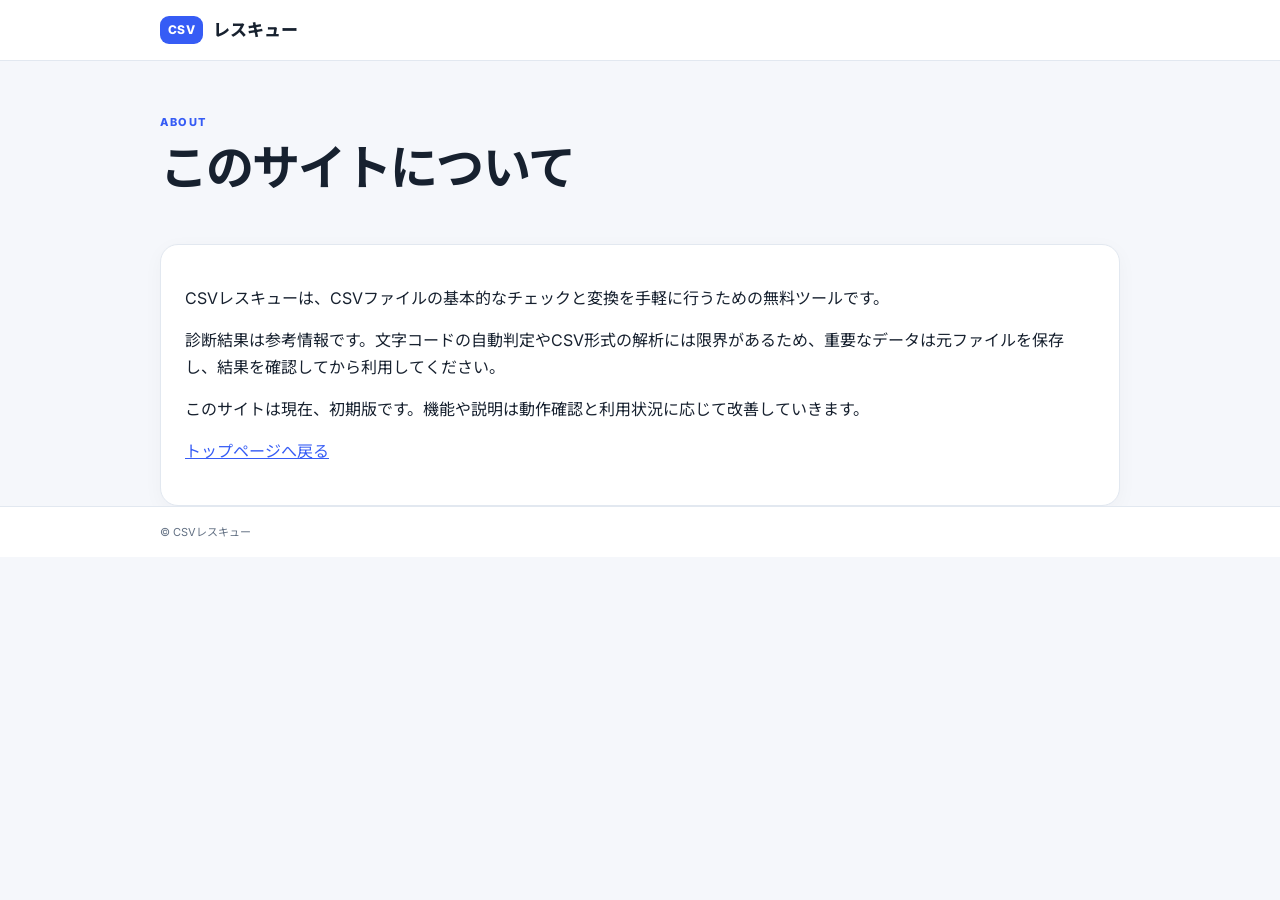
==== about.html @ 0402e26d "Add files via upload" ====
<!doctype html>
<html lang="ja"><head><meta charset="utf-8"><meta name="viewport" content="width=device-width, initial-scale=1"><title>このサイトについて｜CSVレスキュー</title><link rel="stylesheet" href="style.css"></head>
<body><header class="site-header"><div class="wrap header-inner"><a class="brand" href="./"><span class="brand-mark">CSV</span><span>レスキュー</span></a></div></header><main class="wrap"><section class="hero"><p class="eyebrow">ABOUT</p><h1>このサイトについて</h1></section><article class="panel"><p>CSVレスキューは、CSVファイルの基本的なチェックと変換を手軽に行うための無料ツールです。</p><p>診断結果は参考情報です。文字コードの自動判定やCSV形式の解析には限界があるため、重要なデータは元ファイルを保存し、結果を確認してから利用してください。</p><p>このサイトは現在、初期版です。機能や説明は動作確認と利用状況に応じて改善していきます。</p><p><a href="./">トップページへ戻る</a></p></article></main><footer class="site-footer"><div class="wrap footer-inner"><span>© CSVレスキュー</span></div></footer></body></html>
---- style.css ----
@import url('https://fonts.googleapis.com/css2?family=Inter:wght@400;500;600;700;800&family=Noto+Sans+JP:wght@400;500;600;700;800&display=swap');
:root{--ink:#17212f;--muted:#627083;--line:#e2e8f0;--bg:#f5f7fb;--card:#fff;--blue:#365cf5;--blue-dark:#2444cf;--green:#087f5b;--red:#b42318;--amber:#9a6700}
*{box-sizing:border-box}body{margin:0;background:var(--bg);color:var(--ink);font-family:Inter,"Noto Sans JP",system-ui,sans-serif;line-height:1.65}a{color:var(--blue)}.wrap{width:min(100% - 32px,960px);margin-inline:auto}.site-header{background:#fff;border-bottom:1px solid var(--line)}.header-inner,.footer-inner{display:flex;align-items:center;justify-content:space-between;gap:16px;padding:16px 0}.brand{display:flex;align-items:center;gap:10px;text-decoration:none;color:var(--ink);font-weight:800;font-size:17px}.brand-mark{display:grid;place-items:center;background:var(--blue);color:#fff;border-radius:9px;padding:4px 8px;font-size:12px;letter-spacing:.04em}.privacy-pill,.file-badge,.status-pill{border:1px solid #d9e2ff;background:#f2f5ff;color:#3049bb;border-radius:999px;padding:5px 10px;font-size:12px;font-weight:700}.hero{padding:52px 0 28px}.eyebrow,.step-label{font-size:11px;letter-spacing:.14em;font-weight:800;color:var(--blue);margin:0 0 8px}.hero h1{font-size:clamp(32px,5vw,48px);letter-spacing:-.04em;line-height:1.22;margin:0 0 18px}.hero-copy{font-size:16px;color:var(--muted);max-width:690px;margin:0}.panel{background:var(--card);border:1px solid var(--line);border-radius:18px;padding:24px;box-shadow:0 5px 20px rgba(22,34,51,.035)}.upload-panel{margin-bottom:28px}.section-heading{display:flex;align-items:center;justify-content:space-between;gap:16px;margin-bottom:18px}.section-heading h2,.guide-card h2,.faq h2{font-size:20px;line-height:1.35;margin:0}.section-heading .step-label{margin-bottom:5px}.drop-zone{display:flex;align-items:center;justify-content:center;flex-direction:column;gap:7px;text-align:center;border:2px dashed #bdc9df;border-radius:14px;padding:32px 16px;background:#fafbff;cursor:pointer;transition:.15s}.drop-zone:hover,.drop-zone.dragging{border-color:var(--blue);background:#f2f5ff}.upload-icon{display:grid;place-items:center;width:42px;height:42px;border-radius:13px;background:#e8edff;color:var(--blue);font-size:25px;font-weight:700}.drop-zone strong{font-size:16px}.drop-zone span:not(.upload-icon){font-size:13px;color:var(--muted)}.drop-zone small{font-size:11px;color:var(--muted);margin-top:7px}#file-input{position:absolute;width:1px;height:1px;opacity:0;pointer-events:none}.file-meta{font-size:13px;color:var(--muted);margin:12px 0 18px;overflow-wrap:anywhere}.controls,.download-controls{display:flex;align-items:center;gap:12px;flex-wrap:wrap}.controls>label,.download-controls>label:not(.checkbox-line){font-size:13px;font-weight:700}.controls select{flex:1;min-width:180px}select{font:inherit;font-size:14px;color:var(--ink);background:#fff;border:1px solid #cbd5e1;border-radius:10px;padding:11px 12px;min-height:44px}.button{font:inherit;font-size:14px;font-weight:700;border:0;border-radius:10px;padding:12px 18px;min-height:44px;cursor:pointer;transition:.15s}.button.primary{background:var(--blue);color:#fff}.button.primary:hover{background:var(--blue-dark)}.button:disabled{opacity:.45;cursor:not-allowed}.hint{font-size:12px;color:var(--muted);margin:12px 0 0}.error{color:var(--red);font-size:13px;font-weight:600;margin:10px 0 0}.results{margin:28px 0}.hidden{display:none!important}.results-heading{margin-bottom:16px}.summary-grid{display:grid;grid-template-columns:repeat(3,1fr);gap:12px;margin-bottom:14px}.summary-card{background:#fff;border:1px solid var(--line);border-radius:14px;padding:16px}.summary-card span{display:block;color:var(--muted);font-size:12px}.summary-card strong{display:block;font-size:26px;line-height:1.4;margin-top:4px}.result-panel{margin-bottom:14px}.result-panel h3{font-size:16px;margin:0 0 12px}.check-list{display:grid;gap:9px}.check-item{display:flex;align-items:flex-start;gap:10px;padding:12px;border-radius:10px;background:#f8fafc;font-size:13px}.check-icon{font-weight:800;font-size:15px;min-width:22px}.check-item.ok .check-icon{color:var(--green)}.check-item.warn .check-icon{color:var(--amber)}.check-item.bad .check-icon{color:var(--red)}.table-wrap{overflow:auto;max-width:100%;border:1px solid var(--line);border-radius:10px}table{border-collapse:collapse;min-width:100%;font-size:12px;white-space:nowrap}th,td{padding:9px 11px;border-bottom:1px solid var(--line);border-right:1px solid var(--line);max-width:280px;overflow:hidden;text-overflow:ellipsis;text-align:left}th{background:#f1f5f9;font-weight:700}tr:last-child td{border-bottom:0}th:last-child,td:last-child{border-right:0}.download-controls{align-items:center}.download-controls select{min-width:240px}.checkbox-line{display:flex;align-items:center;gap:7px;font-size:13px;color:#334155}.checkbox-line input{width:16px;height:16px}.download-controls .button{margin-left:auto}.guide-grid{display:grid;grid-template-columns:repeat(3,1fr);gap:14px;margin:28px 0}.guide-card{padding:20px}.guide-card h2{font-size:16px;margin-bottom:10px}.guide-card p:last-child{font-size:13px;color:var(--muted);margin-bottom:0}.faq{margin:28px 0}.faq h2{margin-bottom:10px}.faq details{border-top:1px solid var(--line);padding:14px 0;font-size:14px}.faq summary{cursor:pointer;font-weight:700}.faq details p{font-size:13px;color:var(--muted);margin-bottom:0}.legal-links{display:flex;justify-content:center;gap:24px;flex-wrap:wrap;padding:14px 0 30px}.legal-links a{font-size:12px;color:var(--muted)}.site-footer{border-top:1px solid var(--line);background:#fff}.footer-inner{font-size:11px;color:var(--muted)}.mobile-break{display:none}
@media(max-width:680px){.wrap{width:min(100% - 22px,960px)}.header-inner{padding:12px 0}.privacy-pill{font-size:10px}.hero{padding:36px 0 22px}.mobile-break{display:block}.hero-copy{font-size:14px}.panel{padding:17px;border-radius:14px}.controls{align-items:stretch}.controls>label{width:100%}.controls select,.controls .button{width:100%}.summary-grid{grid-template-columns:repeat(3,minmax(0,1fr));gap:7px}.summary-card{padding:11px}.summary-card strong{font-size:21px}.summary-card span{font-size:10px}.guide-grid{grid-template-columns:1fr}.download-controls{align-items:stretch;flex-direction:column}.download-controls select,.download-controls .button{width:100%;margin:0}.footer-inner{align-items:flex-start;flex-direction:column;gap:4px}.legal-links{gap:15px}.section-heading h2{font-size:18px}}
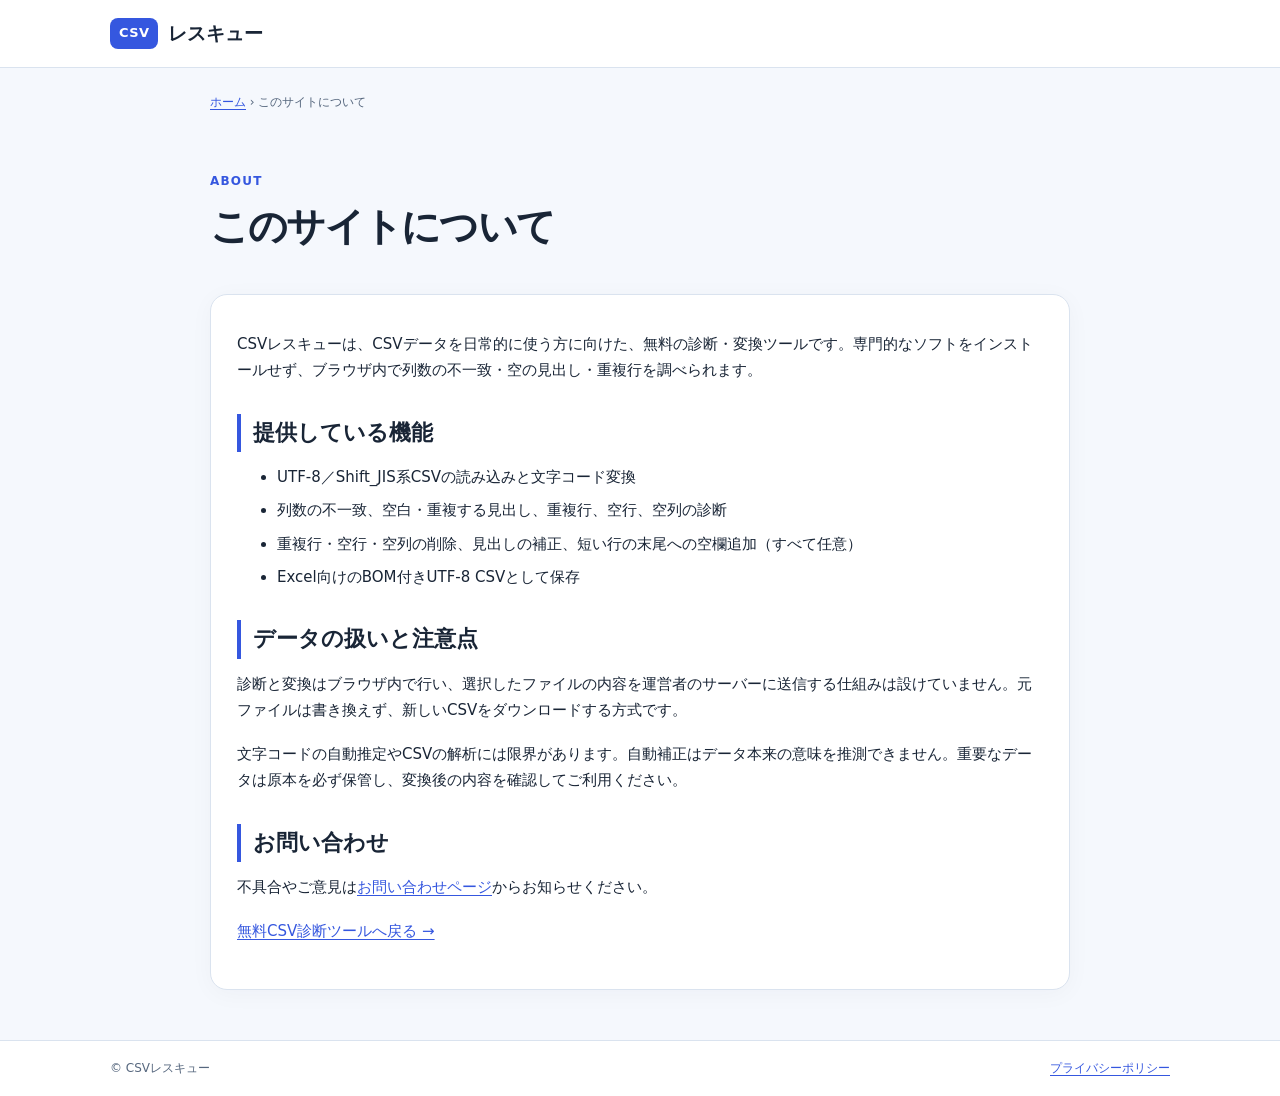
==== commit b64b6ff8: "Add files via upload" ====
--- a/about.html
+++ b/about.html
@@ -1,3 +1,9 @@
 <!doctype html>
-<html lang="ja"><head><meta charset="utf-8"><meta name="viewport" content="width=device-width, initial-scale=1"><title>このサイトについて｜CSVレスキュー</title><link rel="stylesheet" href="style.css"></head>
-<body><header class="site-header"><div class="wrap header-inner"><a class="brand" href="./"><span class="brand-mark">CSV</span><span>レスキュー</span></a></div></header><main class="wrap"><section class="hero"><p class="eyebrow">ABOUT</p><h1>このサイトについて</h1></section><article class="panel"><p>CSVレスキューは、CSVファイルの基本的なチェックと変換を手軽に行うための無料ツールです。</p><p>診断結果は参考情報です。文字コードの自動判定やCSV形式の解析には限界があるため、重要なデータは元ファイルを保存し、結果を確認してから利用してください。</p><p>このサイトは現在、初期版です。機能や説明は動作確認と利用状況に応じて改善していきます。</p><p><a href="./">トップページへ戻る</a></p></article></main><footer class="site-footer"><div class="wrap footer-inner"><span>© CSVレスキュー</span></div></footer></body></html>
+<html lang="ja"><head><meta charset="utf-8"><meta name="viewport" content="width=device-width, initial-scale=1"><meta name="description" content="CSVレスキューについて。無料のCSV診断・変換ツールの機能、対応範囲、運営方針をご案内します。"><title>このサイトについて｜CSVレスキュー</title><link rel="stylesheet" href="style.css"></head>
+<body><header class="site-header"><div class="wrap header-inner"><a class="brand" href="./"><span class="brand-mark">CSV</span><span>レスキュー</span></a></div></header>
+<main class="wrap article-main"><div class="breadcrumb"><a href="./">ホーム</a> › このサイトについて</div><section class="hero"><p class="eyebrow">ABOUT</p><h1>このサイトについて</h1></section><article class="panel article-body">
+<p>CSVレスキューは、CSVデータを日常的に使う方に向けた、無料の診断・変換ツールです。専門的なソフトをインストールせず、ブラウザ内で列数の不一致・空の見出し・重複行を調べられます。</p>
+<h2>提供している機能</h2><ul><li>UTF-8／Shift_JIS系CSVの読み込みと文字コード変換</li><li>列数の不一致、空白・重複する見出し、重複行、空行、空列の診断</li><li>重複行・空行・空列の削除、見出しの補正、短い行の末尾への空欄追加（すべて任意）</li><li>Excel向けのBOM付きUTF-8 CSVとして保存</li></ul>
+<h2>データの扱いと注意点</h2><p>診断と変換はブラウザ内で行い、選択したファイルの内容を運営者のサーバーに送信する仕組みは設けていません。元ファイルは書き換えず、新しいCSVをダウンロードする方式です。</p><p>文字コードの自動推定やCSVの解析には限界があります。自動補正はデータ本来の意味を推測できません。重要なデータは原本を必ず保管し、変換後の内容を確認してご利用ください。</p>
+<h2>お問い合わせ</h2><p>不具合やご意見は<a href="contact.html">お問い合わせページ</a>からお知らせください。</p><p><a href="./">無料CSV診断ツールへ戻る →</a></p></article></main>
+<footer class="site-footer"><div class="wrap footer-inner"><span>© CSVレスキュー</span><a href="privacy.html">プライバシーポリシー</a></div></footer></body></html>
--- a/style.css
+++ b/style.css
@@ -1,4 +1,3 @@
-@import url('https://fonts.googleapis.com/css2?family=Inter:wght@400;500;600;700;800&family=Noto+Sans+JP:wght@400;500;600;700;800&display=swap');
-:root{--ink:#17212f;--muted:#627083;--line:#e2e8f0;--bg:#f5f7fb;--card:#fff;--blue:#365cf5;--blue-dark:#2444cf;--green:#087f5b;--red:#b42318;--amber:#9a6700}
-*{box-sizing:border-box}body{margin:0;background:var(--bg);color:var(--ink);font-family:Inter,"Noto Sans JP",system-ui,sans-serif;line-height:1.65}a{color:var(--blue)}.wrap{width:min(100% - 32px,960px);margin-inline:auto}.site-header{background:#fff;border-bottom:1px solid var(--line)}.header-inner,.footer-inner{display:flex;align-items:center;justify-content:space-between;gap:16px;padding:16px 0}.brand{display:flex;align-items:center;gap:10px;text-decoration:none;color:var(--ink);font-weight:800;font-size:17px}.brand-mark{display:grid;place-items:center;background:var(--blue);color:#fff;border-radius:9px;padding:4px 8px;font-size:12px;letter-spacing:.04em}.privacy-pill,.file-badge,.status-pill{border:1px solid #d9e2ff;background:#f2f5ff;color:#3049bb;border-radius:999px;padding:5px 10px;font-size:12px;font-weight:700}.hero{padding:52px 0 28px}.eyebrow,.step-label{font-size:11px;letter-spacing:.14em;font-weight:800;color:var(--blue);margin:0 0 8px}.hero h1{font-size:clamp(32px,5vw,48px);letter-spacing:-.04em;line-height:1.22;margin:0 0 18px}.hero-copy{font-size:16px;color:var(--muted);max-width:690px;margin:0}.panel{background:var(--card);border:1px solid var(--line);border-radius:18px;padding:24px;box-shadow:0 5px 20px rgba(22,34,51,.035)}.upload-panel{margin-bottom:28px}.section-heading{display:flex;align-items:center;justify-content:space-between;gap:16px;margin-bottom:18px}.section-heading h2,.guide-card h2,.faq h2{font-size:20px;line-height:1.35;margin:0}.section-heading .step-label{margin-bottom:5px}.drop-zone{display:flex;align-items:center;justify-content:center;flex-direction:column;gap:7px;text-align:center;border:2px dashed #bdc9df;border-radius:14px;padding:32px 16px;background:#fafbff;cursor:pointer;transition:.15s}.drop-zone:hover,.drop-zone.dragging{border-color:var(--blue);background:#f2f5ff}.upload-icon{display:grid;place-items:center;width:42px;height:42px;border-radius:13px;background:#e8edff;color:var(--blue);font-size:25px;font-weight:700}.drop-zone strong{font-size:16px}.drop-zone span:not(.upload-icon){font-size:13px;color:var(--muted)}.drop-zone small{font-size:11px;color:var(--muted);margin-top:7px}#file-input{position:absolute;width:1px;height:1px;opacity:0;pointer-events:none}.file-meta{font-size:13px;color:var(--muted);margin:12px 0 18px;overflow-wrap:anywhere}.controls,.download-controls{display:flex;align-items:center;gap:12px;flex-wrap:wrap}.controls>label,.download-controls>label:not(.checkbox-line){font-size:13px;font-weight:700}.controls select{flex:1;min-width:180px}select{font:inherit;font-size:14px;color:var(--ink);background:#fff;border:1px solid #cbd5e1;border-radius:10px;padding:11px 12px;min-height:44px}.button{font:inherit;font-size:14px;font-weight:700;border:0;border-radius:10px;padding:12px 18px;min-height:44px;cursor:pointer;transition:.15s}.button.primary{background:var(--blue);color:#fff}.button.primary:hover{background:var(--blue-dark)}.button:disabled{opacity:.45;cursor:not-allowed}.hint{font-size:12px;color:var(--muted);margin:12px 0 0}.error{color:var(--red);font-size:13px;font-weight:600;margin:10px 0 0}.results{margin:28px 0}.hidden{display:none!important}.results-heading{margin-bottom:16px}.summary-grid{display:grid;grid-template-columns:repeat(3,1fr);gap:12px;margin-bottom:14px}.summary-card{background:#fff;border:1px solid var(--line);border-radius:14px;padding:16px}.summary-card span{display:block;color:var(--muted);font-size:12px}.summary-card strong{display:block;font-size:26px;line-height:1.4;margin-top:4px}.result-panel{margin-bottom:14px}.result-panel h3{font-size:16px;margin:0 0 12px}.check-list{display:grid;gap:9px}.check-item{display:flex;align-items:flex-start;gap:10px;padding:12px;border-radius:10px;background:#f8fafc;font-size:13px}.check-icon{font-weight:800;font-size:15px;min-width:22px}.check-item.ok .check-icon{color:var(--green)}.check-item.warn .check-icon{color:var(--amber)}.check-item.bad .check-icon{color:var(--red)}.table-wrap{overflow:auto;max-width:100%;border:1px solid var(--line);border-radius:10px}table{border-collapse:collapse;min-width:100%;font-size:12px;white-space:nowrap}th,td{padding:9px 11px;border-bottom:1px solid var(--line);border-right:1px solid var(--line);max-width:280px;overflow:hidden;text-overflow:ellipsis;text-align:left}th{background:#f1f5f9;font-weight:700}tr:last-child td{border-bottom:0}th:last-child,td:last-child{border-right:0}.download-controls{align-items:center}.download-controls select{min-width:240px}.checkbox-line{display:flex;align-items:center;gap:7px;font-size:13px;color:#334155}.checkbox-line input{width:16px;height:16px}.download-controls .button{margin-left:auto}.guide-grid{display:grid;grid-template-columns:repeat(3,1fr);gap:14px;margin:28px 0}.guide-card{padding:20px}.guide-card h2{font-size:16px;margin-bottom:10px}.guide-card p:last-child{font-size:13px;color:var(--muted);margin-bottom:0}.faq{margin:28px 0}.faq h2{margin-bottom:10px}.faq details{border-top:1px solid var(--line);padding:14px 0;font-size:14px}.faq summary{cursor:pointer;font-weight:700}.faq details p{font-size:13px;color:var(--muted);margin-bottom:0}.legal-links{display:flex;justify-content:center;gap:24px;flex-wrap:wrap;padding:14px 0 30px}.legal-links a{font-size:12px;color:var(--muted)}.site-footer{border-top:1px solid var(--line);background:#fff}.footer-inner{font-size:11px;color:var(--muted)}.mobile-break{display:none}
-@media(max-width:680px){.wrap{width:min(100% - 22px,960px)}.header-inner{padding:12px 0}.privacy-pill{font-size:10px}.hero{padding:36px 0 22px}.mobile-break{display:block}.hero-copy{font-size:14px}.panel{padding:17px;border-radius:14px}.controls{align-items:stretch}.controls>label{width:100%}.controls select,.controls .button{width:100%}.summary-grid{grid-template-columns:repeat(3,minmax(0,1fr));gap:7px}.summary-card{padding:11px}.summary-card strong{font-size:21px}.summary-card span{font-size:10px}.guide-grid{grid-template-columns:1fr}.download-controls{align-items:stretch;flex-direction:column}.download-controls select,.download-controls .button{width:100%;margin:0}.footer-inner{align-items:flex-start;flex-direction:column;gap:4px}.legal-links{gap:15px}.section-heading h2{font-size:18px}}
+:root{--ink:#192536;--muted:#56677e;--line:#dae3ef;--bg:#f5f8fd;--card:#fff;--blue:#3557df;--blue-dark:#2342b8;--green:#14744e;--amber:#916106}
+*{box-sizing:border-box}html{scroll-behavior:smooth}body{margin:0;background:var(--bg);color:var(--ink);font-family:system-ui,-apple-system,"Hiragino Kaku Gothic ProN","Yu Gothic",Meiryo,sans-serif;line-height:1.75}a{color:var(--blue);text-underline-offset:3px}a:hover{text-decoration-thickness:2px}button,select,input{font:inherit}.wrap{width:min(100% - 40px,1060px);margin-inline:auto}.site-header{background:#fff;border-bottom:1px solid var(--line)}.header-inner,.footer-inner{display:flex;align-items:center;justify-content:space-between;gap:16px;padding:17px 0}.brand{display:flex;align-items:center;gap:10px;text-decoration:none;color:var(--ink);font-weight:800;font-size:19px}.brand-mark{display:grid;place-items:center;background:var(--blue);color:#fff;border-radius:8px;padding:4px 9px;font-size:13px;letter-spacing:.03em}.privacy-pill,.file-badge,.status-pill{border:1px solid #d9e2ff;background:#f2f5ff;color:#3049bb;border-radius:999px;padding:5px 12px;font-size:12px;font-weight:700}.skip-link{position:absolute;transform:translateY(-150%);background:#fff;padding:8px}.skip-link:focus{transform:none;z-index:10}.hero{padding:58px 0 33px}.eyebrow,.step-label{font-size:12px;letter-spacing:.1em;font-weight:800;color:var(--blue);margin:0 0 8px}.hero h1{font-size:clamp(29px,4.3vw,48px);letter-spacing:-.045em;line-height:1.38;margin:0 0 18px}.hero-copy{font-size:16px;color:var(--muted);max-width:820px;margin:0}.hero-tags{display:flex;gap:9px;flex-wrap:wrap;margin-top:20px}.hero-tags span{font-size:12px;color:#476082;background:#eaf0fd;border:1px solid #dbe5f8;border-radius:20px;padding:5px 11px}.panel{background:var(--card);border:1px solid var(--line);border-radius:17px;padding:26px;box-shadow:0 4px 24px rgba(19,35,65,.035)}.upload-panel{margin-bottom:28px}.section-heading{display:flex;align-items:center;justify-content:space-between;gap:16px;margin-bottom:18px}.section-heading h2,.faq h2{font-size:23px;line-height:1.4;margin:0}.section-heading .step-label{margin-bottom:4px}.drop-zone{display:flex;align-items:center;justify-content:center;flex-direction:column;gap:7px;text-align:center;border:2px dashed #adc1db;border-radius:13px;padding:30px 16px;background:#fafcff;cursor:pointer;transition:.15s}.drop-zone:hover,.drop-zone.dragging{border-color:var(--blue);background:#f1f5ff}.upload-icon{display:grid;place-items:center;width:45px;height:45px;border-radius:13px;background:#e7edff;color:var(--blue);font-size:27px;font-weight:700}.drop-zone strong{font-size:17px}.drop-zone span:not(.upload-icon){font-size:13px;color:var(--muted)}.drop-zone small{font-size:12px;color:var(--muted);margin-top:5px}#file-input{position:absolute;width:1px;height:1px;opacity:0;pointer-events:none}.file-meta{font-size:13px;color:var(--muted);margin:12px 0 18px;overflow-wrap:anywhere}.controls{display:flex;align-items:end;gap:12px;flex-wrap:wrap}.field{display:flex;flex-direction:column;gap:6px;min-width:180px}.field>label{font-size:13px;font-weight:700}.controls .field:first-child{flex:1}select{font-size:14px;color:var(--ink);background:#fff;border:1px solid #b9c8db;border-radius:9px;padding:10px 12px;min-height:45px}.button{font-size:14px;font-weight:750;border:0;border-radius:10px;padding:12px 21px;min-height:46px;cursor:pointer;transition:.15s;white-space:nowrap}.button.primary{background:var(--blue);color:#fff}.button.primary:hover{background:var(--blue-dark)}.button:disabled{opacity:.48;cursor:not-allowed}.hint{font-size:13px;color:var(--muted);margin:13px 0 0}.error{color:#b42318;font-size:13px;font-weight:700;margin:10px 0 0}.error:empty{display:none}.results{margin:28px 0}.hidden{display:none!important}.results-heading{margin-bottom:16px}.summary-grid{display:grid;grid-template-columns:repeat(4,1fr);gap:12px;margin-bottom:14px}.summary-card{background:#fff;border:1px solid var(--line);border-radius:13px;padding:16px}.summary-card span{display:block;color:var(--muted);font-size:12px}.summary-card strong{display:block;font-size:27px;line-height:1.4;margin-top:3px;font-variant-numeric:tabular-nums}.result-panel{margin-bottom:15px}.result-panel h3{font-size:17px;margin:0 0 12px}.check-list{display:grid;gap:9px}.check-item{display:flex;align-items:flex-start;gap:12px;padding:12px;border-radius:9px;background:#f7f9fc;font-size:13px;overflow-wrap:anywhere}.check-item strong{display:block;font-size:14px;margin-bottom:2px}.check-icon{font-weight:900;font-size:15px;min-width:22px}.check-item.ok .check-icon{color:var(--green)}.check-item.warn .check-icon{color:var(--amber)}.check-item.info .check-icon{color:var(--blue)}.before-table{margin:0 0 14px}.table-wrap{overflow:auto;max-width:100%;border:1px solid var(--line);border-radius:10px}table{border-collapse:collapse;min-width:100%;font-size:13px;white-space:nowrap}th,td{padding:9px 12px;border-bottom:1px solid var(--line);border-right:1px solid var(--line);max-width:280px;overflow:hidden;text-overflow:ellipsis;text-align:left}th{background:#eef3f9;font-weight:800}tr:last-child td{border-bottom:0}th:last-child,td:last-child{border-right:0}.download-controls{display:grid;grid-template-columns:1fr 1fr;gap:15px 22px;align-items:center}.download-controls .field,.download-controls .export-summary{grid-column:1/-1}.download-controls .field select{max-width:350px}.checkbox-line{display:flex;align-items:flex-start;gap:8px;font-size:13px;color:#334155;cursor:pointer}.checkbox-line input{width:17px;height:17px;margin-top:4px;accent-color:var(--blue);flex-shrink:0}.export-summary{background:#eff5ff;border:1px solid #d9e6ff;border-radius:9px;padding:12px 14px;color:#2c4774;font-size:13px;font-weight:650;margin:0}.download-controls button{grid-column:1/-1;justify-self:start}.section-guides{margin:36px 0}.guide-grid{display:grid;grid-template-columns:repeat(3,minmax(0,1fr));gap:14px}.guide-card{padding:23px}.guide-card h3{font-size:17px;margin:5px 0 8px}.guide-card p:not(.step-label){font-size:13px;color:var(--muted);margin:0 0 17px}.guide-card a{font-weight:750;font-size:13px}.faq{margin:32px 0}.faq h2{margin-bottom:10px}.faq details{border-top:1px solid var(--line);padding:14px 0;font-size:14px}.faq summary{cursor:pointer;font-weight:700}.faq details p{font-size:13px;color:var(--muted);margin-bottom:0}.legal-links{display:flex;justify-content:center;gap:24px;flex-wrap:wrap;padding:18px 0 34px}.legal-links a{font-size:13px;color:var(--muted)}.site-footer{border-top:1px solid var(--line);background:#fff}.footer-inner{font-size:12px;color:var(--muted)}.article-main{max-width:860px;margin:0 auto 50px}.article-main .hero{padding-bottom:22px}.article-main .hero h1{font-size:clamp(26px,4vw,39px)}.article-body{font-size:15px}.article-body h2{font-size:22px;margin:30px 0 12px;border-left:4px solid var(--blue);padding-left:12px}.article-body h2:first-child{margin-top:3px}.article-body h3{font-size:17px;margin:22px 0 8px}.article-body p,.article-body ul,.article-body ol{margin:10px 0 18px}.article-body li{margin:7px 0}.article-body pre{background:#f3f6fb;border:1px solid var(--line);border-radius:9px;padding:12px;overflow-x:auto;line-height:1.6;font-size:13px}.article-body code{background:#f0f4fa;padding:2px 5px;border-radius:4px}.article-body pre code{padding:0}.article-note{font-size:13px;background:#f2f6ff;border-radius:9px;padding:13px}.breadcrumb{font-size:12px;padding-top:24px;color:var(--muted)}
+@media(max-width:760px){.wrap{width:min(100% - 24px,1060px)}.hero{padding:38px 0 24px}.desktop-break{display:none}.hero-copy{font-size:14px}.panel{padding:18px;border-radius:13px}.controls{display:grid;grid-template-columns:1fr}.controls .field,.controls .button{width:100%}.summary-grid{grid-template-columns:repeat(2,minmax(0,1fr));gap:9px}.summary-card{padding:13px}.summary-card strong{font-size:23px}.summary-card span{font-size:11px}.guide-grid{grid-template-columns:1fr}.download-controls{grid-template-columns:1fr}.download-controls button{width:100%}.footer-inner{flex-direction:column;align-items:flex-start;gap:5px}.section-heading h2{font-size:19px}.privacy-pill{font-size:10px}.article-main .panel{padding:18px}}
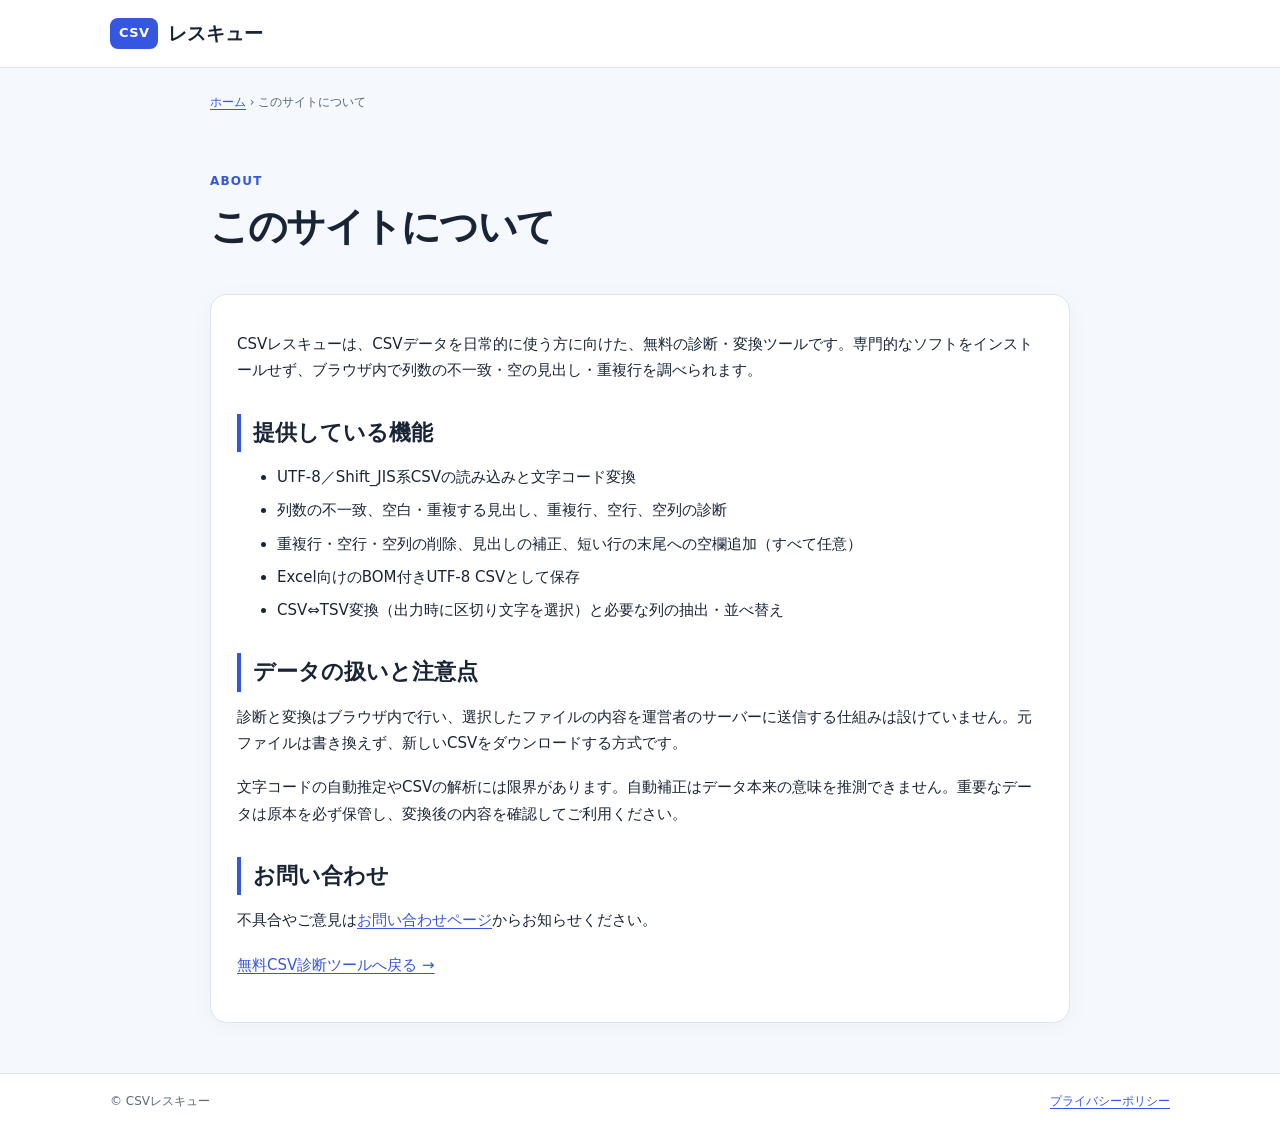
==== commit fcf0d3b9: "Add files via upload" ====
--- a/about.html
+++ b/about.html
@@ -3,7 +3,7 @@
 <body><header class="site-header"><div class="wrap header-inner"><a class="brand" href="./"><span class="brand-mark">CSV</span><span>レスキュー</span></a></div></header>
 <main class="wrap article-main"><div class="breadcrumb"><a href="./">ホーム</a> › このサイトについて</div><section class="hero"><p class="eyebrow">ABOUT</p><h1>このサイトについて</h1></section><article class="panel article-body">
 <p>CSVレスキューは、CSVデータを日常的に使う方に向けた、無料の診断・変換ツールです。専門的なソフトをインストールせず、ブラウザ内で列数の不一致・空の見出し・重複行を調べられます。</p>
-<h2>提供している機能</h2><ul><li>UTF-8／Shift_JIS系CSVの読み込みと文字コード変換</li><li>列数の不一致、空白・重複する見出し、重複行、空行、空列の診断</li><li>重複行・空行・空列の削除、見出しの補正、短い行の末尾への空欄追加（すべて任意）</li><li>Excel向けのBOM付きUTF-8 CSVとして保存</li></ul>
+<h2>提供している機能</h2><ul><li>UTF-8／Shift_JIS系CSVの読み込みと文字コード変換</li><li>列数の不一致、空白・重複する見出し、重複行、空行、空列の診断</li><li>重複行・空行・空列の削除、見出しの補正、短い行の末尾への空欄追加（すべて任意）</li><li>Excel向けのBOM付きUTF-8 CSVとして保存</li><li>CSV⇔TSV変換（出力時に区切り文字を選択）と必要な列の抽出・並べ替え</li></ul>
 <h2>データの扱いと注意点</h2><p>診断と変換はブラウザ内で行い、選択したファイルの内容を運営者のサーバーに送信する仕組みは設けていません。元ファイルは書き換えず、新しいCSVをダウンロードする方式です。</p><p>文字コードの自動推定やCSVの解析には限界があります。自動補正はデータ本来の意味を推測できません。重要なデータは原本を必ず保管し、変換後の内容を確認してご利用ください。</p>
 <h2>お問い合わせ</h2><p>不具合やご意見は<a href="contact.html">お問い合わせページ</a>からお知らせください。</p><p><a href="./">無料CSV診断ツールへ戻る →</a></p></article></main>
 <footer class="site-footer"><div class="wrap footer-inner"><span>© CSVレスキュー</span><a href="privacy.html">プライバシーポリシー</a></div></footer></body></html>
--- a/style.css
+++ b/style.css
@@ -1,3 +1,11 @@
 :root{--ink:#192536;--muted:#56677e;--line:#dae3ef;--bg:#f5f8fd;--card:#fff;--blue:#3557df;--blue-dark:#2342b8;--green:#14744e;--amber:#916106}
 *{box-sizing:border-box}html{scroll-behavior:smooth}body{margin:0;background:var(--bg);color:var(--ink);font-family:system-ui,-apple-system,"Hiragino Kaku Gothic ProN","Yu Gothic",Meiryo,sans-serif;line-height:1.75}a{color:var(--blue);text-underline-offset:3px}a:hover{text-decoration-thickness:2px}button,select,input{font:inherit}.wrap{width:min(100% - 40px,1060px);margin-inline:auto}.site-header{background:#fff;border-bottom:1px solid var(--line)}.header-inner,.footer-inner{display:flex;align-items:center;justify-content:space-between;gap:16px;padding:17px 0}.brand{display:flex;align-items:center;gap:10px;text-decoration:none;color:var(--ink);font-weight:800;font-size:19px}.brand-mark{display:grid;place-items:center;background:var(--blue);color:#fff;border-radius:8px;padding:4px 9px;font-size:13px;letter-spacing:.03em}.privacy-pill,.file-badge,.status-pill{border:1px solid #d9e2ff;background:#f2f5ff;color:#3049bb;border-radius:999px;padding:5px 12px;font-size:12px;font-weight:700}.skip-link{position:absolute;transform:translateY(-150%);background:#fff;padding:8px}.skip-link:focus{transform:none;z-index:10}.hero{padding:58px 0 33px}.eyebrow,.step-label{font-size:12px;letter-spacing:.1em;font-weight:800;color:var(--blue);margin:0 0 8px}.hero h1{font-size:clamp(29px,4.3vw,48px);letter-spacing:-.045em;line-height:1.38;margin:0 0 18px}.hero-copy{font-size:16px;color:var(--muted);max-width:820px;margin:0}.hero-tags{display:flex;gap:9px;flex-wrap:wrap;margin-top:20px}.hero-tags span{font-size:12px;color:#476082;background:#eaf0fd;border:1px solid #dbe5f8;border-radius:20px;padding:5px 11px}.panel{background:var(--card);border:1px solid var(--line);border-radius:17px;padding:26px;box-shadow:0 4px 24px rgba(19,35,65,.035)}.upload-panel{margin-bottom:28px}.section-heading{display:flex;align-items:center;justify-content:space-between;gap:16px;margin-bottom:18px}.section-heading h2,.faq h2{font-size:23px;line-height:1.4;margin:0}.section-heading .step-label{margin-bottom:4px}.drop-zone{display:flex;align-items:center;justify-content:center;flex-direction:column;gap:7px;text-align:center;border:2px dashed #adc1db;border-radius:13px;padding:30px 16px;background:#fafcff;cursor:pointer;transition:.15s}.drop-zone:hover,.drop-zone.dragging{border-color:var(--blue);background:#f1f5ff}.upload-icon{display:grid;place-items:center;width:45px;height:45px;border-radius:13px;background:#e7edff;color:var(--blue);font-size:27px;font-weight:700}.drop-zone strong{font-size:17px}.drop-zone span:not(.upload-icon){font-size:13px;color:var(--muted)}.drop-zone small{font-size:12px;color:var(--muted);margin-top:5px}#file-input{position:absolute;width:1px;height:1px;opacity:0;pointer-events:none}.file-meta{font-size:13px;color:var(--muted);margin:12px 0 18px;overflow-wrap:anywhere}.controls{display:flex;align-items:end;gap:12px;flex-wrap:wrap}.field{display:flex;flex-direction:column;gap:6px;min-width:180px}.field>label{font-size:13px;font-weight:700}.controls .field:first-child{flex:1}select{font-size:14px;color:var(--ink);background:#fff;border:1px solid #b9c8db;border-radius:9px;padding:10px 12px;min-height:45px}.button{font-size:14px;font-weight:750;border:0;border-radius:10px;padding:12px 21px;min-height:46px;cursor:pointer;transition:.15s;white-space:nowrap}.button.primary{background:var(--blue);color:#fff}.button.primary:hover{background:var(--blue-dark)}.button:disabled{opacity:.48;cursor:not-allowed}.hint{font-size:13px;color:var(--muted);margin:13px 0 0}.error{color:#b42318;font-size:13px;font-weight:700;margin:10px 0 0}.error:empty{display:none}.results{margin:28px 0}.hidden{display:none!important}.results-heading{margin-bottom:16px}.summary-grid{display:grid;grid-template-columns:repeat(4,1fr);gap:12px;margin-bottom:14px}.summary-card{background:#fff;border:1px solid var(--line);border-radius:13px;padding:16px}.summary-card span{display:block;color:var(--muted);font-size:12px}.summary-card strong{display:block;font-size:27px;line-height:1.4;margin-top:3px;font-variant-numeric:tabular-nums}.result-panel{margin-bottom:15px}.result-panel h3{font-size:17px;margin:0 0 12px}.check-list{display:grid;gap:9px}.check-item{display:flex;align-items:flex-start;gap:12px;padding:12px;border-radius:9px;background:#f7f9fc;font-size:13px;overflow-wrap:anywhere}.check-item strong{display:block;font-size:14px;margin-bottom:2px}.check-icon{font-weight:900;font-size:15px;min-width:22px}.check-item.ok .check-icon{color:var(--green)}.check-item.warn .check-icon{color:var(--amber)}.check-item.info .check-icon{color:var(--blue)}.before-table{margin:0 0 14px}.table-wrap{overflow:auto;max-width:100%;border:1px solid var(--line);border-radius:10px}table{border-collapse:collapse;min-width:100%;font-size:13px;white-space:nowrap}th,td{padding:9px 12px;border-bottom:1px solid var(--line);border-right:1px solid var(--line);max-width:280px;overflow:hidden;text-overflow:ellipsis;text-align:left}th{background:#eef3f9;font-weight:800}tr:last-child td{border-bottom:0}th:last-child,td:last-child{border-right:0}.download-controls{display:grid;grid-template-columns:1fr 1fr;gap:15px 22px;align-items:center}.download-controls .field,.download-controls .export-summary{grid-column:1/-1}.download-controls .field select{max-width:350px}.checkbox-line{display:flex;align-items:flex-start;gap:8px;font-size:13px;color:#334155;cursor:pointer}.checkbox-line input{width:17px;height:17px;margin-top:4px;accent-color:var(--blue);flex-shrink:0}.export-summary{background:#eff5ff;border:1px solid #d9e6ff;border-radius:9px;padding:12px 14px;color:#2c4774;font-size:13px;font-weight:650;margin:0}.download-controls button{grid-column:1/-1;justify-self:start}.section-guides{margin:36px 0}.guide-grid{display:grid;grid-template-columns:repeat(3,minmax(0,1fr));gap:14px}.guide-card{padding:23px}.guide-card h3{font-size:17px;margin:5px 0 8px}.guide-card p:not(.step-label){font-size:13px;color:var(--muted);margin:0 0 17px}.guide-card a{font-weight:750;font-size:13px}.faq{margin:32px 0}.faq h2{margin-bottom:10px}.faq details{border-top:1px solid var(--line);padding:14px 0;font-size:14px}.faq summary{cursor:pointer;font-weight:700}.faq details p{font-size:13px;color:var(--muted);margin-bottom:0}.legal-links{display:flex;justify-content:center;gap:24px;flex-wrap:wrap;padding:18px 0 34px}.legal-links a{font-size:13px;color:var(--muted)}.site-footer{border-top:1px solid var(--line);background:#fff}.footer-inner{font-size:12px;color:var(--muted)}.article-main{max-width:860px;margin:0 auto 50px}.article-main .hero{padding-bottom:22px}.article-main .hero h1{font-size:clamp(26px,4vw,39px)}.article-body{font-size:15px}.article-body h2{font-size:22px;margin:30px 0 12px;border-left:4px solid var(--blue);padding-left:12px}.article-body h2:first-child{margin-top:3px}.article-body h3{font-size:17px;margin:22px 0 8px}.article-body p,.article-body ul,.article-body ol{margin:10px 0 18px}.article-body li{margin:7px 0}.article-body pre{background:#f3f6fb;border:1px solid var(--line);border-radius:9px;padding:12px;overflow-x:auto;line-height:1.6;font-size:13px}.article-body code{background:#f0f4fa;padding:2px 5px;border-radius:4px}.article-body pre code{padding:0}.article-note{font-size:13px;background:#f2f6ff;border-radius:9px;padding:13px}.breadcrumb{font-size:12px;padding-top:24px;color:var(--muted)}
 @media(max-width:760px){.wrap{width:min(100% - 24px,1060px)}.hero{padding:38px 0 24px}.desktop-break{display:none}.hero-copy{font-size:14px}.panel{padding:18px;border-radius:13px}.controls{display:grid;grid-template-columns:1fr}.controls .field,.controls .button{width:100%}.summary-grid{grid-template-columns:repeat(2,minmax(0,1fr));gap:9px}.summary-card{padding:13px}.summary-card strong{font-size:23px}.summary-card span{font-size:11px}.guide-grid{grid-template-columns:1fr}.download-controls{grid-template-columns:1fr}.download-controls button{width:100%}.footer-inner{flex-direction:column;align-items:flex-start;gap:5px}.section-heading h2{font-size:19px}.privacy-pill{font-size:10px}.article-main .panel{padding:18px}}
+
+/* v3: CSV/TSV形式選択と列番号抽出 */
+.download-controls .column-extract-field{grid-column:1/-1;max-width:570px}
+.column-extract-field input{width:100%;min-height:45px;font:inherit;font-size:14px;border:1px solid #b9c8db;border-radius:9px;padding:9px 12px;color:var(--ink)}
+.column-extract-field input:focus{outline:2px solid #3557df;outline-offset:2px}
+.column-extract-field .hint{margin:0}
+.export-summary.invalid{background:#fff1f1;color:#9e2b26;border-color:#eab1aa}
+@media(min-width:761px){.guide-grid{grid-template-columns:repeat(3,minmax(0,1fr))}}
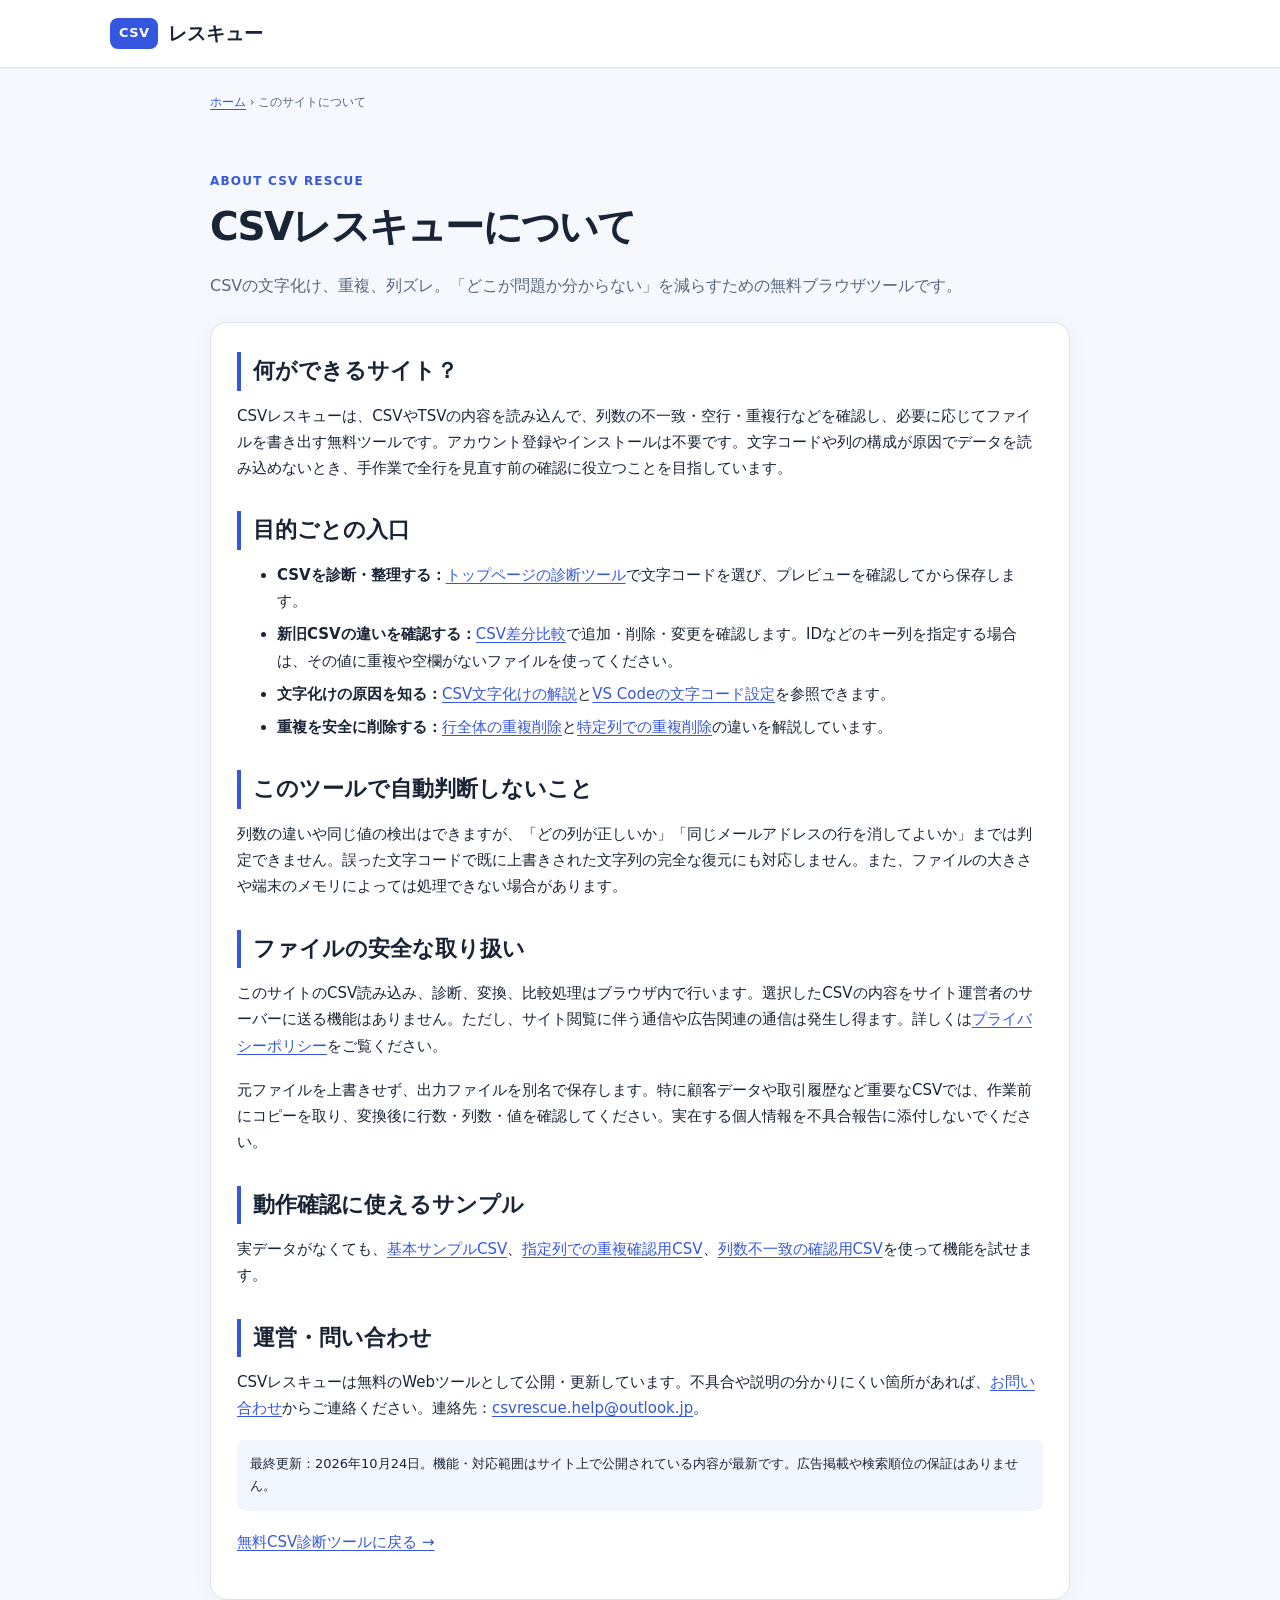
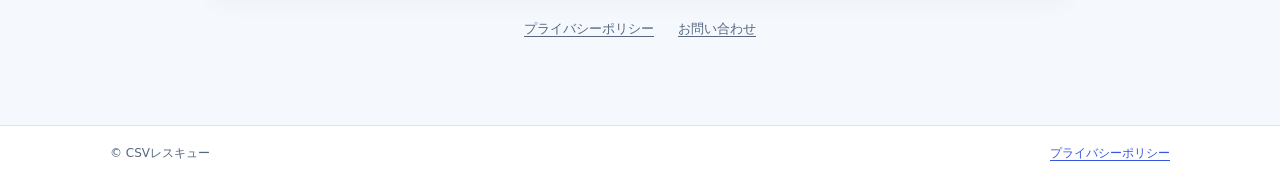
==== commit 6777f818: "Add files via upload" ====
--- a/about.html
+++ b/about.html
@@ -1,9 +1,30 @@
 <!doctype html>
-<html lang="ja"><head><meta charset="utf-8"><meta name="viewport" content="width=device-width, initial-scale=1"><meta name="description" content="CSVレスキューについて。無料のCSV診断・変換ツールの機能、対応範囲、運営方針をご案内します。"><title>このサイトについて｜CSVレスキュー</title><link rel="stylesheet" href="style.css"></head>
+<html lang="ja"><head><meta charset="utf-8"><meta name="viewport" content="width=device-width, initial-scale=1"><link rel="canonical" href="https://csv-rescue-tool.pages.dev/about"><meta name="description" content="CSVレスキューについて。無料のCSV診断・変換ツールの機能、対応範囲、運営方針をご案内します。"><title>このサイトについて｜CSVレスキュー</title><link rel="stylesheet" href="style.css"><script async src="https://pagead2.googlesyndication.com/pagead/js/adsbygoogle.js?client=ca-pub-9713647473376060" crossorigin="anonymous"></script>
+</head>
 <body><header class="site-header"><div class="wrap header-inner"><a class="brand" href="./"><span class="brand-mark">CSV</span><span>レスキュー</span></a></div></header>
-<main class="wrap article-main"><div class="breadcrumb"><a href="./">ホーム</a> › このサイトについて</div><section class="hero"><p class="eyebrow">ABOUT</p><h1>このサイトについて</h1></section><article class="panel article-body">
-<p>CSVレスキューは、CSVデータを日常的に使う方に向けた、無料の診断・変換ツールです。専門的なソフトをインストールせず、ブラウザ内で列数の不一致・空の見出し・重複行を調べられます。</p>
-<h2>提供している機能</h2><ul><li>UTF-8／Shift_JIS系CSVの読み込みと文字コード変換</li><li>列数の不一致、空白・重複する見出し、重複行、空行、空列の診断</li><li>重複行・空行・空列の削除、見出しの補正、短い行の末尾への空欄追加（すべて任意）</li><li>Excel向けのBOM付きUTF-8 CSVとして保存</li><li>CSV⇔TSV変換（出力時に区切り文字を選択）と必要な列の抽出・並べ替え</li></ul>
-<h2>データの扱いと注意点</h2><p>診断と変換はブラウザ内で行い、選択したファイルの内容を運営者のサーバーに送信する仕組みは設けていません。元ファイルは書き換えず、新しいCSVをダウンロードする方式です。</p><p>文字コードの自動推定やCSVの解析には限界があります。自動補正はデータ本来の意味を推測できません。重要なデータは原本を必ず保管し、変換後の内容を確認してご利用ください。</p>
-<h2>お問い合わせ</h2><p>不具合やご意見は<a href="contact.html">お問い合わせページ</a>からお知らせください。</p><p><a href="./">無料CSV診断ツールへ戻る →</a></p></article></main>
-<footer class="site-footer"><div class="wrap footer-inner"><span>© CSVレスキュー</span><a href="privacy.html">プライバシーポリシー</a></div></footer></body></html>
+<main class="wrap article-main" id="main">
+<div class="breadcrumb"><a href="./">ホーム</a> › このサイトについて</div>
+<section class="hero"><p class="eyebrow">ABOUT CSV RESCUE</p><h1>CSVレスキューについて</h1><p class="hero-copy">CSVの文字化け、重複、列ズレ。「どこが問題か分からない」を減らすための無料ブラウザツールです。</p></section>
+<article class="panel article-body">
+<h2>何ができるサイト？</h2>
+<p>CSVレスキューは、CSVやTSVの内容を読み込んで、列数の不一致・空行・重複行などを確認し、必要に応じてファイルを書き出す無料ツールです。アカウント登録やインストールは不要です。文字コードや列の構成が原因でデータを読み込めないとき、手作業で全行を見直す前の確認に役立つことを目指しています。</p>
+<h2>目的ごとの入口</h2>
+<ul><li><strong>CSVを診断・整理する：</strong><a href="./">トップページの診断ツール</a>で文字コードを選び、プレビューを確認してから保存します。</li>
+<li><strong>新旧CSVの違いを確認する：</strong><a href="csv-compare">CSV差分比較</a>で追加・削除・変更を確認します。IDなどのキー列を指定する場合は、その値に重複や空欄がないファイルを使ってください。</li>
+<li><strong>文字化けの原因を知る：</strong><a href="csv-mojibake">CSV文字化けの解説</a>と<a href="vscode-shift-jis">VS Codeの文字コード設定</a>を参照できます。</li>
+<li><strong>重複を安全に削除する：</strong><a href="csv-duplicates">行全体の重複削除</a>と<a href="csv-dedupe-by-column">特定列での重複削除</a>の違いを解説しています。</li></ul>
+<h2>このツールで自動判断しないこと</h2>
+<p>列数の違いや同じ値の検出はできますが、「どの列が正しいか」「同じメールアドレスの行を消してよいか」までは判定できません。誤った文字コードで既に上書きされた文字列の完全な復元にも対応しません。また、ファイルの大きさや端末のメモリによっては処理できない場合があります。</p>
+<h2>ファイルの安全な取り扱い</h2>
+<p>このサイトのCSV読み込み、診断、変換、比較処理はブラウザ内で行います。選択したCSVの内容をサイト運営者のサーバーに送る機能はありません。ただし、サイト閲覧に伴う通信や広告関連の通信は発生し得ます。詳しくは<a href="privacy">プライバシーポリシー</a>をご覧ください。</p>
+<p>元ファイルを上書きせず、出力ファイルを別名で保存します。特に顧客データや取引履歴など重要なCSVでは、作業前にコピーを取り、変換後に行数・列数・値を確認してください。実在する個人情報を不具合報告に添付しないでください。</p>
+<h2>動作確認に使えるサンプル</h2>
+<p>実データがなくても、<a href="sample.csv" download>基本サンプルCSV</a>、<a href="sample-dedupe.csv" download>指定列での重複確認用CSV</a>、<a href="sample-columns-check.csv" download>列数不一致の確認用CSV</a>を使って機能を試せます。</p>
+<h2>運営・問い合わせ</h2>
+<p>CSVレスキューは無料のWebツールとして公開・更新しています。不具合や説明の分かりにくい箇所があれば、<a href="contact">お問い合わせ</a>からご連絡ください。連絡先：<a href="mailto:csvrescue.help@outlook.jp">csvrescue.help@outlook.jp</a>。</p>
+<p class="article-note">最終更新：2026年10月24日。機能・対応範囲はサイト上で公開されている内容が最新です。広告掲載や検索順位の保証はありません。</p>
+<p><a href="./">無料CSV診断ツールに戻る →</a></p>
+</article>
+<nav class="legal-links" aria-label="サイト情報"><a href="privacy">プライバシーポリシー</a><a href="contact">お問い合わせ</a></nav>
+</main>
+<footer class="site-footer"><div class="wrap footer-inner"><span>© CSVレスキュー</span><a href="privacy">プライバシーポリシー</a></div></footer></body></html>
--- a/style.css
+++ b/style.css
@@ -9,3 +9,71 @@
 .column-extract-field .hint{margin:0}
 .export-summary.invalid{background:#fff1f1;color:#9e2b26;border-color:#eab1aa}
 @media(min-width:761px){.guide-grid{grid-template-columns:repeat(3,minmax(0,1fr))}}
+
+/* v4: 重複判定列と残す行の選択 */
+.dedupe-control{grid-column:1/-1;border:1px solid #cdd9ee;border-radius:12px;background:#f8fbff;padding:17px;display:grid;gap:13px}
+.dedupe-enable{font-weight:800;font-size:15px;color:#263c66}
+.dedupe-options{display:grid;grid-template-columns:1fr 1fr;gap:12px 18px;align-items:start}
+.dedupe-options .column-extract-field{grid-column:1/-1;max-width:570px}
+.dedupe-options .hint,.dedupe-preview{grid-column:1/-1;margin:0;font-size:12px;line-height:1.6}
+.dedupe-preview{font-weight:750;color:#294b80}
+.dedupe-options.is-inactive{opacity:.57}
+.dedupe-options select{width:100%}
+.dedupe-options input[type=text]{width:100%;min-height:45px;font:inherit;font-size:14px;border:1px solid #b9c8db;border-radius:9px;padding:9px 12px;color:var(--ink)}
+@media(max-width:760px){.dedupe-options{grid-template-columns:1fr}.dedupe-control{padding:14px}}
+
+/* v5: Shift_JIS / Windows-31J出力の安全確認 */
+.sjis-options{grid-column:1/-1;border:1px solid #cdd9ee;border-radius:12px;background:#f8fbff;padding:16px;display:grid;gap:10px}
+.sjis-options>.hint{margin:0}
+.encoding-warning{margin:0;padding:11px 13px;border-radius:9px;background:#eaf7f0;color:#17613e;border:1px solid #c8e5d5;font-size:13px;line-height:1.65;font-weight:700;overflow-wrap:anywhere}
+.encoding-warning:empty{display:none}
+.encoding-warning.has-unmappable{background:#fff5e7;color:#814c0b;border-color:#efcf9b}
+.sjis-options .checkbox-line{font-weight:700}
+
+/* v6: 2ファイル差分比較 */
+.compare-hero{padding-bottom:29px}
+.compare-panel{margin-bottom:28px}
+.compare-files{display:grid;grid-template-columns:repeat(2,minmax(0,1fr));gap:15px}
+.compare-file-box{background:#fafcff;border:1px solid var(--line);border-radius:13px;padding:18px;min-width:0}
+.compare-file-box h3{display:flex;align-items:center;gap:9px;font-size:17px;margin:0 0 14px}
+.compare-file-index{display:inline-grid;place-items:center;width:31px;height:31px;border-radius:8px;background:#e5ebff;color:#2645b7;font-size:14px}
+.compare-file-index.after{background:#dcf6eb;color:#096746}
+.compare-file-box>label{display:block;font-size:13px;font-weight:700;margin-bottom:7px}
+.compare-file-box input[type=file]{display:block;width:100%;max-width:100%;font-size:13px;background:#fff;border:1px solid #becde0;border-radius:8px;padding:10px}
+.compare-file-box .hint{overflow-wrap:anywhere}
+.compare-file-options{display:grid;grid-template-columns:1fr 1fr;gap:10px;margin-top:15px}
+.compare-file-options .field{min-width:0}
+.compare-file-options select{width:100%;min-width:0;font-size:12px}
+.compare-sample-links{margin-top:16px}
+.compare-mode{margin-top:19px;padding:20px;background:#f8fbff;box-shadow:none}
+.compare-mode h3{font-size:17px;margin:0 0 11px}
+.compare-radio{display:flex;align-items:flex-start;gap:10px;font-size:14px;cursor:pointer;padding:9px 0}
+.compare-radio input{margin-top:7px;accent-color:var(--blue)}
+.compare-radio strong,.compare-radio small{display:block}
+.compare-radio small{color:var(--muted);font-size:12px;line-height:1.65;margin-top:4px}
+.compare-key-field{max-width:530px;margin:4px 0 13px 28px}
+.compare-key-field input{max-width:160px;min-height:44px;border:1px solid #b9c8db;border-radius:9px;padding:8px 12px}
+.compare-key-field .hint{margin-top:0}
+.compare-go{margin-top:18px}
+.compare-main .article-body{margin-bottom:26px}
+.compare-guide h2:first-child{margin-top:0}
+#compare-table td:nth-child(4),#compare-table td:nth-child(5){max-width:320px;min-width:185px;white-space:nowrap}
+#compare-table td:nth-child(2){max-width:175px}
+@media(max-width:760px){.compare-files{grid-template-columns:1fr}.compare-file-options{grid-template-columns:1fr 1fr}.compare-panel{padding:18px}.compare-go{width:100%}.compare-key-field{margin-left:25px}.compare-main .summary-grid{grid-template-columns:repeat(2,minmax(0,1fr))}}
+@media(max-width:420px){.compare-file-options{grid-template-columns:1fr}}
+
+/* AdSense review quality improvements: hands-on examples, readable reference tables */
+.starter-panel{margin:8px 0 30px}
+.starter-steps{display:grid;grid-template-columns:repeat(3,minmax(0,1fr));gap:16px;padding:0;list-style:none;counter-reset:step;margin:4px 0 14px}
+.starter-steps li{position:relative;background:#f6f9ff;border:1px solid #e0e8f7;border-radius:12px;padding:16px 16px 14px;min-width:0}
+.starter-steps li::before{counter-increment:step;content:counter(step);display:inline-grid;place-items:center;width:26px;height:26px;margin-right:7px;background:#e1e9ff;color:#2748b8;border-radius:50%;font-size:13px;font-weight:800}
+.starter-steps li strong{font-size:14px}
+.starter-steps li p{margin:10px 0 0;font-size:13px;line-height:1.8;color:var(--muted)}
+.example-grid{display:grid;grid-template-columns:repeat(2,minmax(0,1fr));gap:12px;margin:20px 0}
+.example-card{border:1px solid var(--line);background:#fbfcff;border-radius:11px;padding:14px;min-width:0}
+.example-card pre{margin:10px 0 4px}
+.article-table{border-collapse:collapse;width:100%;font-size:14px;line-height:1.65;margin:14px 0 22px;min-width:490px}
+.article-table th,.article-table td{border:1px solid #d8e1ee;padding:10px 12px;vertical-align:top;text-align:left}
+.article-table th{background:#ecf2fc;color:#263f6b;font-weight:750}
+.article-table tbody tr:nth-child(even){background:#f9fbff}
+@media(max-width:760px){.starter-steps,.example-grid{grid-template-columns:1fr}.article-table{font-size:13px}}
